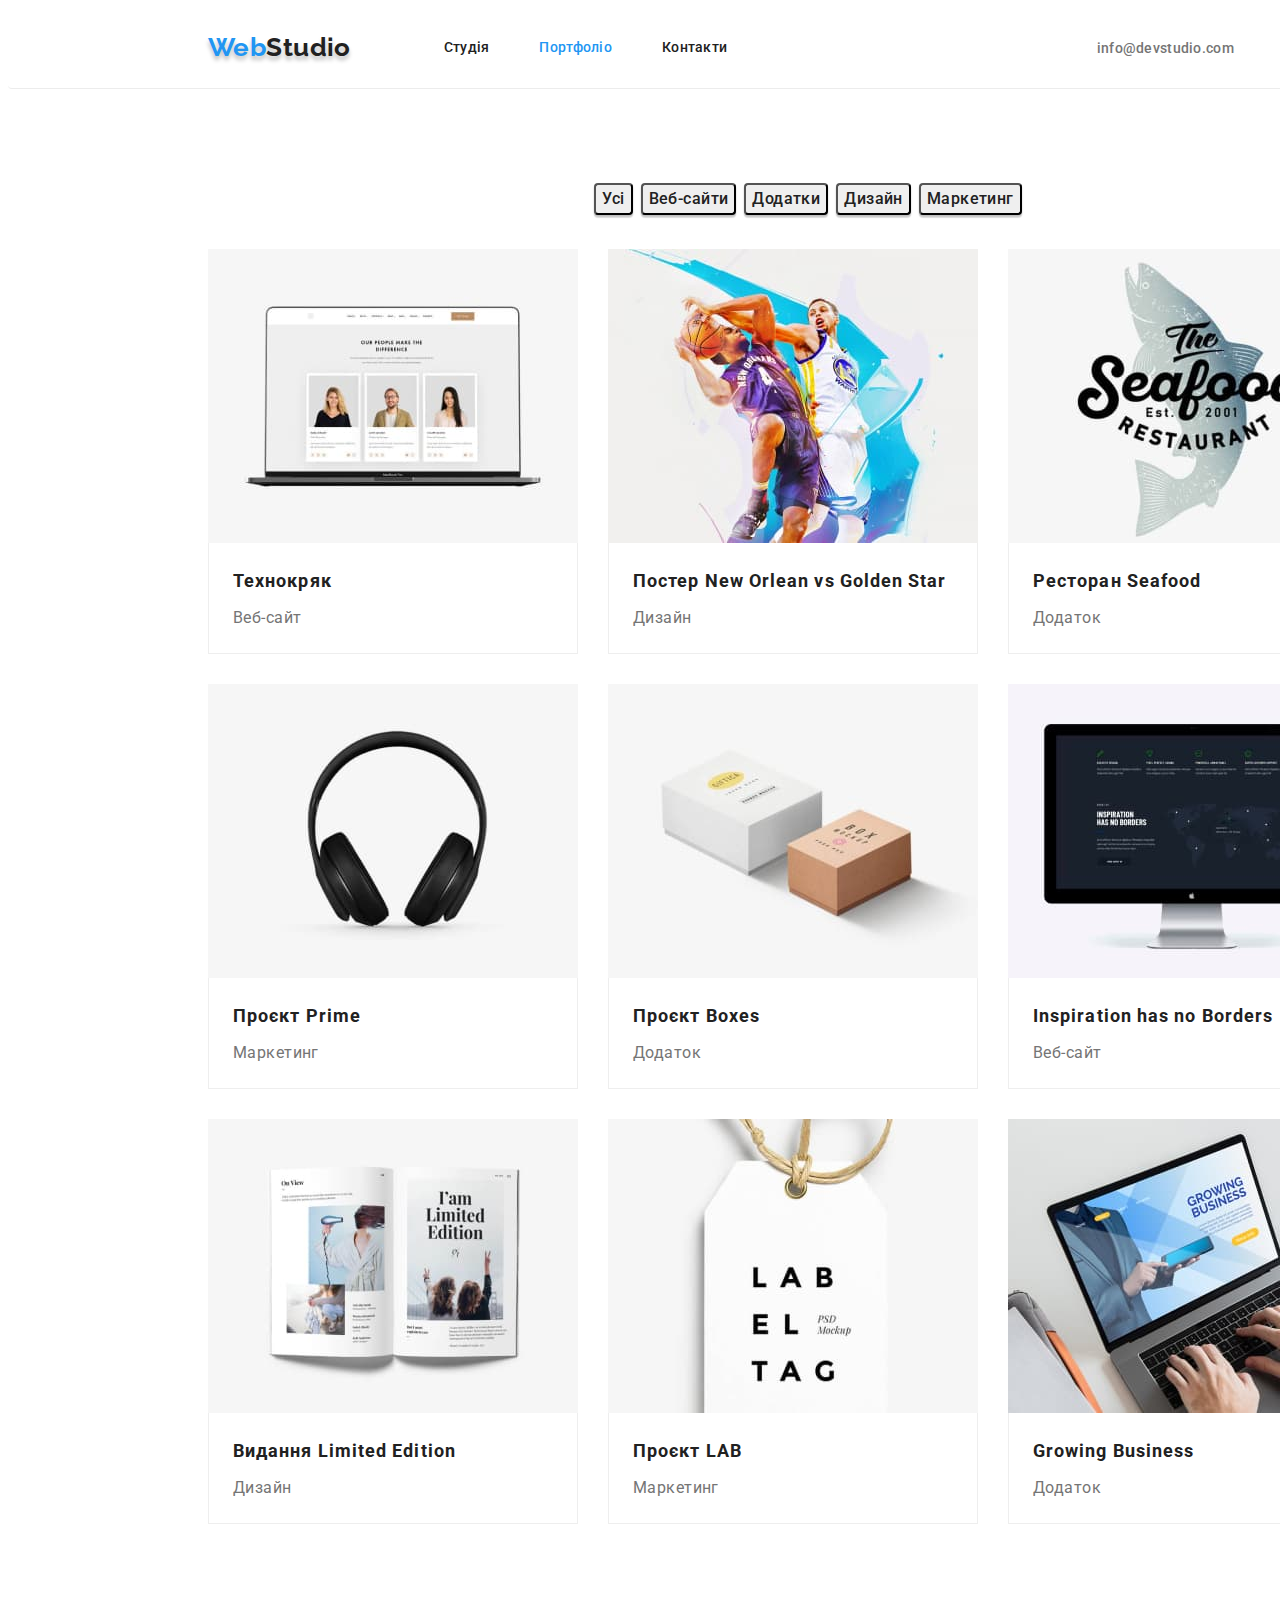
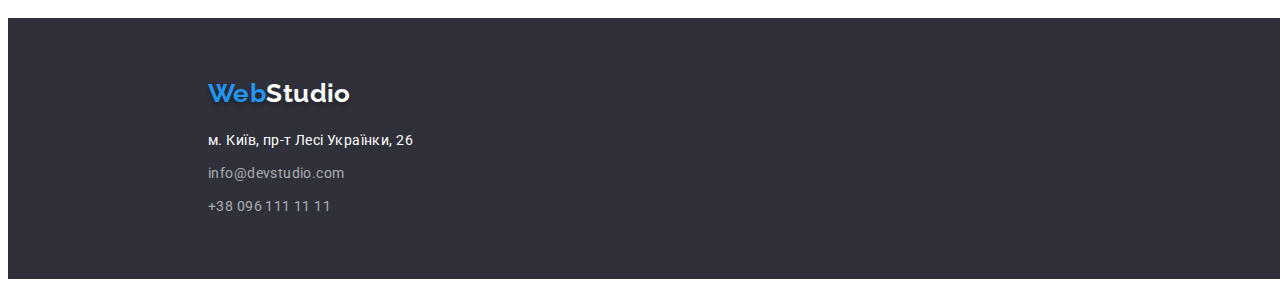
==== portfolio.html @ d2344745 "add flexbox and other properties for html and portfolio" ====
<!DOCTYPE html>
<html lang="uk">

<head>
    <meta charset="UTF-8">
    <meta http-equiv="X-UA-Compatible" content="IE=edge">
    <meta name="viewport" content="width=device-width, initial-scale=1.0">
    <title>Портфоліо</title>
    <link rel="preconnect" href="https://fonts.googleapis.com">
    <link rel="preconnect" href="https://fonts.gstatic.com" crossorigin>
    <link
        href="https://fonts.googleapis.com/css2?family=Raleway:wght@700&family=Roboto:wght@400;500;700;900&display=swap"
        rel="stylesheet">
    <link rel="stylesheet" href="https://cdnjs.cloudflare.com/ajax/libs/modern-normalize/1.1.0/modern-normalize.min.css"
        integrity="sha512-wpPYUAdjBVSE4KJnH1VR1HeZfpl1ub8YT/NKx4PuQ5NmX2tKuGu6U/JRp5y+Y8XG2tV+wKQpNHVUX03MfMFn9Q=="
        crossorigin="anonymous" referrerpolicy="no-referrer" />
    <link rel="stylesheet" href="./css/styles.css">
</head>

<body>
    <header class="main-header">
        <div class="conteiner main-nav">
            <nav class="site-nav">
                <a class="logo" href="./index.html"><span class="log">Web</span>Studio</a>
                <ul class="list-nav">
                    <li class="item"><a class="nav-link link" href="./index.html">Студія</a>
                    </li>
                    <li class="item"><a class="nav-link link" href="./portfolio.html"><span
                                class="accent">Портфоліо</span></a></li>
                    <li class="item"><a class="nav-link link" href="./index.html">Контакти</a></li>
                </ul>
            </nav>
            <div class="mail-tell-header">
                <a class="contacts" href="mailto:info@devstudio.com">info@devstudio.com</a>
                <a class="contacts" href="tel:+380961111111">+38 096 111 11 11</a>
            </div>
        </div>
    </header>
    <main>
        <section class="section">
            <div class="conteiner">
                <!--заголовок буде скритий-->
                <h1 class="visually-hidden">Портфоліо</h1>
                <ul class="list-button">
                    <li class="button-items"><button class="button-filter" type="button">Усі</button></li>
                    <li class="button-items"><button class="button-filter" type="button">Веб-сайти</button></li>
                    <li class="button-items"><button class="button-filter" type="button">Додатки</button></li>
                    <li class="button-items"><button class="button-filter" type="button">Дизайн</button></li>
                    <li class="button-items"><button class="button-filter" type="button">Маркетинг</button></li>
                </ul>
                <ul class="list-portfolio">
                    <li> <img src="./images/portf1.jpg" alt="Website" width="370">
                        <div class="border">
                            <h2 class="portfolio-title">Технокряк</h2>
                            <p class="about-portfolio">Веб-сайт</p>
                        </div>
                    </li>
                    <li> <img src="./images/portf2.jpg" alt="Poster" width="370">
                        <div class="border">
                            <h2 class="portfolio-title">Постер New Orlean vs Golden Star</h2>
                            <p class="about-portfolio">Дизайн</p>
                        </div>
                    </li>
                    <li><img src="./images/portf3.jpg" alt="Restorount-logo" width="370">
                        <div class="border">
                            <h2 class="portfolio-title">Ресторан Seafood</h2>
                            <p class="about-portfolio">Додаток</p>
                        </div>
                    </li>
                    <li> <img src="./images/portf4.jpg" alt="Project-marketing" width="370">
                        <div class="border">
                            <h2 class="portfolio-title">Проєкт Prime</h2>
                            <p class="about-portfolio">Маркетинг</p>
                        </div>
                    </li>
                    <li> <img src="./images/portf5.jpg" alt="Project-boxes" width="370">
                        <div class="border">
                            <h2 class="portfolio-title">Проєкт Boxes</h2>
                            <p class="about-portfolio">Додаток</p>
                        </div>
                    </li>
                    <li><img src="./images/portf6.jpg" alt="Website2" width="370">
                        <div class="border">
                            <h2 class="portfolio-title">Inspiration has no Borders</h2>
                            <p class="about-portfolio">Веб-сайт</p>
                        </div>
                    </li>
                    <li><img src="./images/portf7.jpg" alt="Design" width="370">
                        <div class="border">
                            <h2 class="portfolio-title">Видання Limited Edition</h2>
                            <p class="about-portfolio">Дизайн</p>
                        </div>
                    </li>
                    <li> <img src="./images/portf8.jpg" alt="LAB" width="370">
                        <div class="border">
                            <h2 class="portfolio-title">Проєкт LAB</h2>
                            <p class="about-portfolio">Маркетинг</p>
                        </div>
                    </li>
                    <li><img src="./images/portf9.jpg" alt="App-for-business" width="370">
                        <div class="border">
                            <h2 class="portfolio-title">Growing Business</h2>
                            <p class="about-portfolio">Додаток</p>
                        </div>
                    </li>
                </ul>
            </div>
        </section>
    </main>
    <footer class="foot">
        <div class="conteiner">
            <a class="logo" href="index.html"><span class="log">Web</span><span class="logo-footer">Studio</span></a>
            <address>
                <ul class="list-footer">
                    <li class="items-footer"><a class="address-link" href="https://goo.gl/maps/CPtrU1FHBa2aNyZL9"
                            target="_blank" rel="noopener noreferrer nofollow">м. Київ,
                            пр-т Лесі Українки, 26</a></li>
                    <li class="items-footer"><a class="footer-link link"
                            href="mailto:info@devstudio.com">info@devstudio.com</a>
                    </li>
                    <li class="items-footer"><a class="footer-link link" href="tel:+380961111111">+38 096 111 11 11</a>
                    </li>
                </ul>
            </address>
        </div>
    </footer>
</body>

</html>
---- css/styles.css ----
:root {
    --primary-text-color: #757575;
    --title-text-color: #212121;
    --accent-color: #2196F3;
    --primary-white-color: #FFFFFF;
    --portfolio-border-color: #EEEEEE;
    --black-color: #000000;
    --section-grey-color: #F5F4FA;
    --grey-shadow: #FFFFFF99;
    --hero-footer-color: #2F303A;
    --header-border-color: #ECECEC;

}

body {
    width: 1600px;
    font-family: 'Roboto', sans-serif;
    font-size: 14px;
    background-color: var(--primary-white-color);
    color: var(--primary-text-color);
    letter-spacing: 0.03em;

}

h1,
h2,
h3,
h4,
h5,
h6,
p {
    margin-top: 0;
    margin-bottom: 0;
}

ul,
ol {
    margin-top: 0;
    margin-bottom: 0;
    padding-left: 0;
}

img {
    display: block;
    max-width: 100%;
    height: auto;
}

.link {
    text-decoration: none;
}

.list-nav,
.list-about,
.list-photo,
.list-staff,
.list-footer,
.list-button,
.list-portfolio {
    list-style-type: none;
}

.conteiner {
    margin-left: auto;
    margin-right: auto;
    width: 1200px;
    padding-left: 15px;
    padding-right: 15px;

}

.main-header {
    border-bottom: 1px solid var(--header-border-color);

    border-bottom-left-radius: 4px;
    border-bottom-right-radius: 4px;
    box-shadow: 0px, 4px rgba(0, 0, 0, 0.25);
}

.logo {

    font-family: 'Raleway';
    font-weight: 700;
    font-size: 26px;
    line-height: 1.2;
    text-decoration: none;
    text-shadow: 0px 4px 4px rgba(0, 0, 0, 0.25);
    color: var(--title-text-color)
}

.logo>.log {
    color: var(--accent-color);
}

.accent {
    color: var(--accent-color);
}

.visually-hidden {
    position: absolute;
    width: 1px;
    height: 1px;
    margin: -1px;
    border: 0;
    padding: 0;

    white-space: nowrap;
    clip-path: inset(100%);
    clip: rect(0 0 0 0);
    overflow: hidden;
}

.site-nav .nav-link {
    display: block;
    padding-top: 32px;
    padding-bottom: 32px;

    font-weight: 500;
    line-height: 1.14;
    letter-spacing: 0.02em;
    color: var(--title-text-color);
}


.list-nav,
.site-nav,
.main-nav,
.list-photo,
.list-staff {
    display: flex;
    align-items: center;
}

.list-nav {
    margin-left: 93px;
}

.site-nav .item:not(:last-child) {
    margin-right: 50px;
}

.mail-tell-header {
    margin-left: auto;
}

.mail-tell-header .contacts:not(:last-child) {
    margin-right: 50px;

}

.site-nav .nav-link:hover,
.site-nav .nav-link:focus,
.contacts:hover,
.contacts:focus,
.list-footer a:hover,
.list-footer a:focus {
    color: var(--accent-color);
}

.contacts {
    padding-top: 32px;
    padding-bottom: 32px;

    font-weight: 500;
    line-height: 1.14;
    letter-spacing: 0.02em;
    color: var(--primary-text-color);
    text-decoration: none;

}

.section {
    padding-bottom: 94px;
}

.section:not(:nth-child(3)) {
    padding-top: 94px;
}

.hero {

    text-align: center;
    background-color: var(--hero-footer-color);
}

.promo-title {
    margin-top: 0;
    margin-bottom: 30px;
    font-weight: 900;

    font-size: 44px;
    line-height: 1.36;

    letter-spacing: 0.06em;
    text-transform: uppercase;
    color: var(--primary-white-color);
}

.button {

    background-color: var(--accent-color);
    color: var(--primary-white-color);
    font-family: inherit;
    cursor: pointer;
    text-align: center;
    font-weight: 700;
    font-size: 16px;
    line-height: 1.88;
    letter-spacing: 0.06em;

    box-shadow: 0px 4px 4px rgba(0, 0, 0, 0.15);
    border-radius: 4px;
}

.button:hover,
.button:focus {
    background-color: var(--hero-footer-color);
}

.list-about {
    display: flex;
    align-items: flex-start;
}

.item-about:not(:last-child),
.photo-items:not(:last-child),
.item-staff:not(:last-child) {
    margin-right: 30px;
}

.why-title {
    margin-bottom: 10px;
    color: var(--title-text-color);
    font-size: 14px;
    font-weight: 700;
    line-height: 1.14;
    text-transform: uppercase;
}

.about {
    font-size: 14px;
    line-height: 1.71;
}

.section-title {
    margin-bottom: 50px;
    color: var(--title-text-color);
    font-weight: 700;
    font-size: 36px;
    line-height: 1.17;
    text-align: center;
}

.our-team {
    background-color: var(--section-grey-color);
    text-align: center;
}

.item-staff {
    background-color: var(--primary-white-color);
    /* Тут має бути ще тінь, але як я зрозуміла поки що це не обов'язково робити*/

}

.staff-title {
    margin-top: 30px;
    margin-bottom: 10px;

    color: var(--title-text-color);
    font-weight: 500;
    font-size: 16px;
    line-height: 1.36;
}

.position {
    margin-bottom: 30px;
    font-size: 16px;
    line-height: 1.19;
}

.foot {
    background-color: var(--hero-footer-color);
    padding-top: 60px;
    padding-bottom: 60px;
}

.foot .logo {
    display: block;
    margin-bottom: 20px;
}

.logo-footer {
    color: var(--primary-white-color);
}

.address-link {
    display: block;
    font-style: normal;
    /*исходный текст был курсивным, поэтому поставила font-style: normal */
    line-height: 1.71;
    text-decoration: none;
    color: var(--primary-white-color);
}

.items-footer:not(:last-child) {
    margin-bottom: 9px;
}

.footer-link {
    display: block;
    line-height: 1.71;
    font-style: normal;
    /*исходный текст был курсивным, поэтому поставила font-style: normal */
    color: var(--grey-shadow);
}

.list-button {
    display: flex;
    justify-content: center;
    align-items: flex-start;
    margin-bottom: 34px;
}

.button-items:not(:last-child) {
    margin-right: 8px;
}

.button-filter {
    color: var(--title-text-color);
    font-family: inherit;
    font-weight: 500;
    font-size: 16px;
    line-height: 1.62;
    letter-spacing: inherit;
    text-align: center;

    box-shadow: 0px 3px 1px rgba(0, 0, 0, 0.1), 0px 1px 2px rgba(0, 0, 0, 0.08), 0px 2px 2px rgba(0, 0, 0, 0.12);
    border-radius: 4px;
    cursor: pointer;
}

.button-filter:hover,
.button-filter:focus {
    background-color: var(--accent-color);
    color: var(--primary-white-color);
}

.list-portfolio {
    display: flex;
    flex-wrap: wrap;
    gap: 30px;
}

.border {
    padding: 20px 24px;
    /* Встановить стилі правої рамки */
    border-right-width: 1px;
    border-right-style: solid;
    border-right-color: var(--portfolio-border-color);

    /* Встановить стилі нижньої рамки */
    border-bottom-width: 1px;
    border-bottom-style: solid;
    border-bottom-color: var(--portfolio-border-color);

    /* Встановить стилі лівої рамки */
    border-left-width: 1px;
    border-left-style: solid;
    border-left-color: var(--portfolio-border-color);
}

.portfolio-title {
    margin-bottom: 4px;

    color: var(--title-text-color);
    font-weight: 700;
    font-size: 18px;
    line-height: 2;
    letter-spacing: 0.06em;
}

.about-portfolio {
    font-size: 16px;
    line-height: 1.88;
}
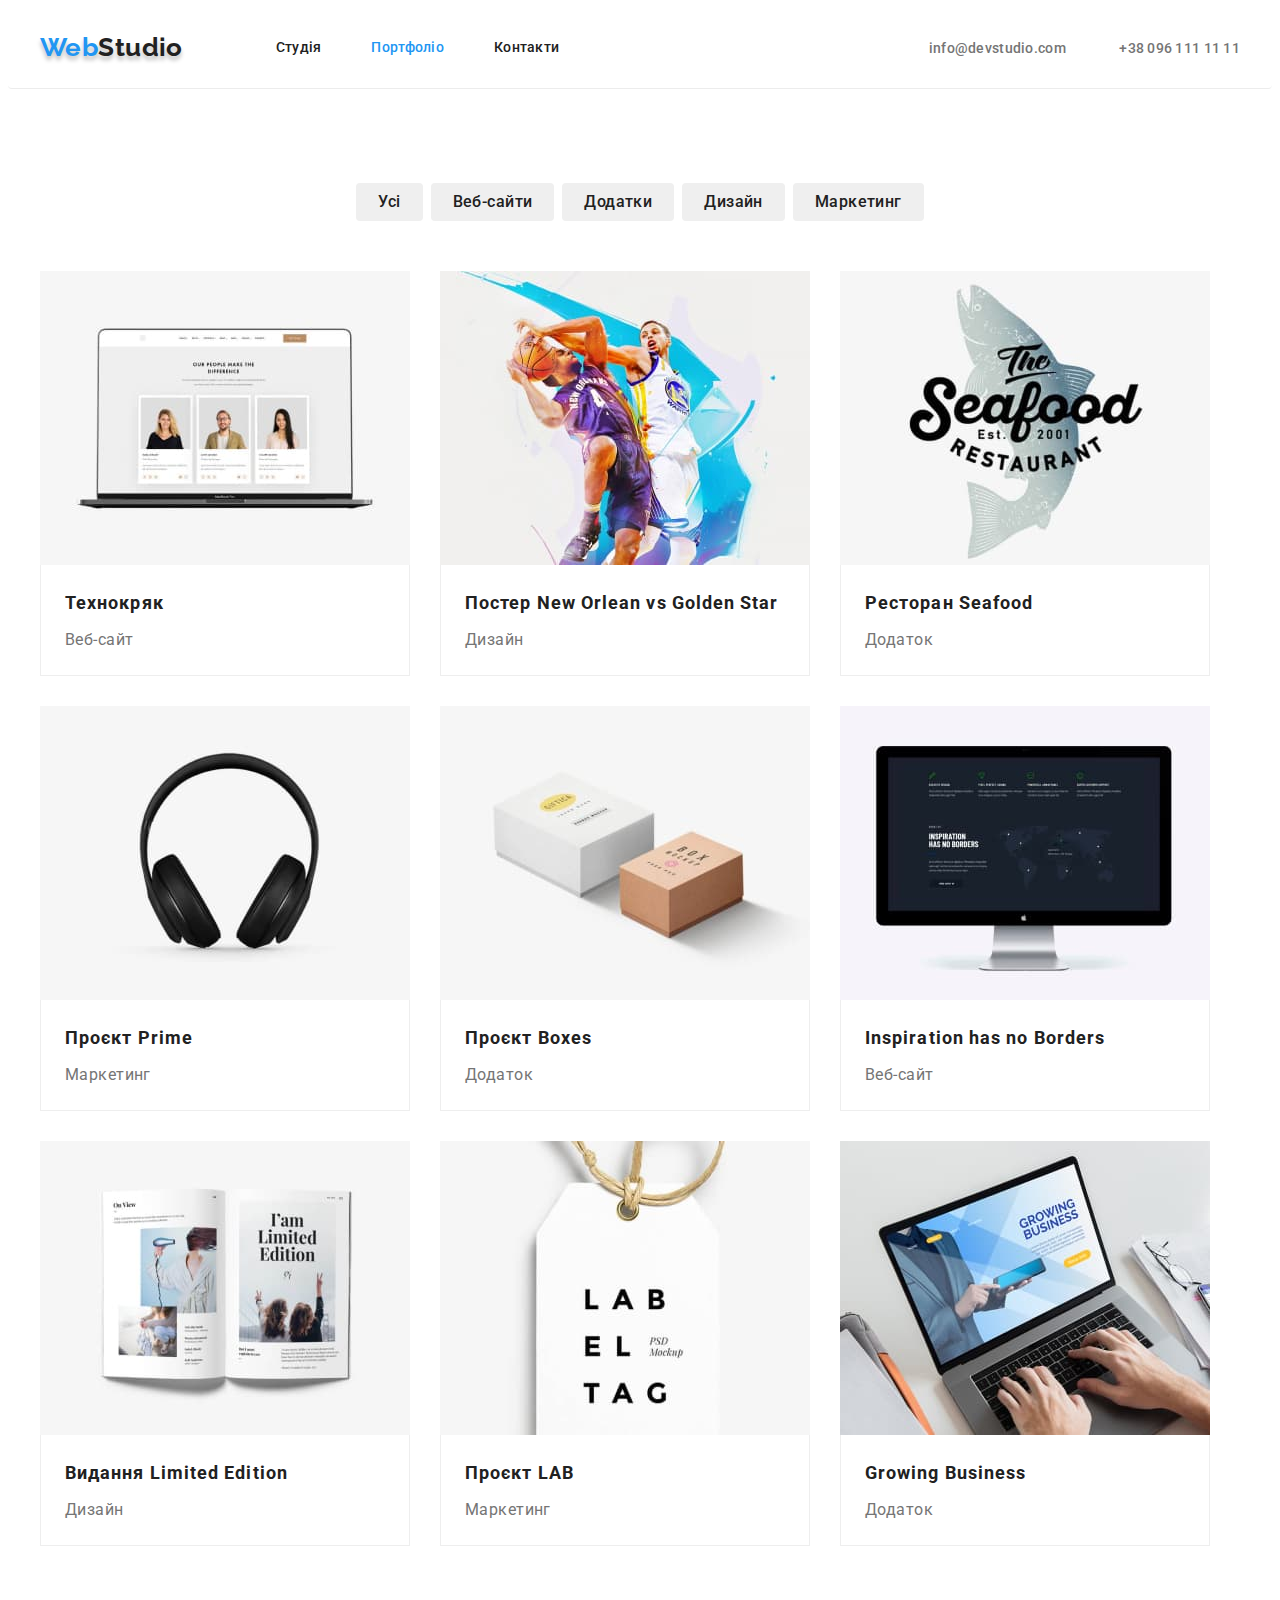
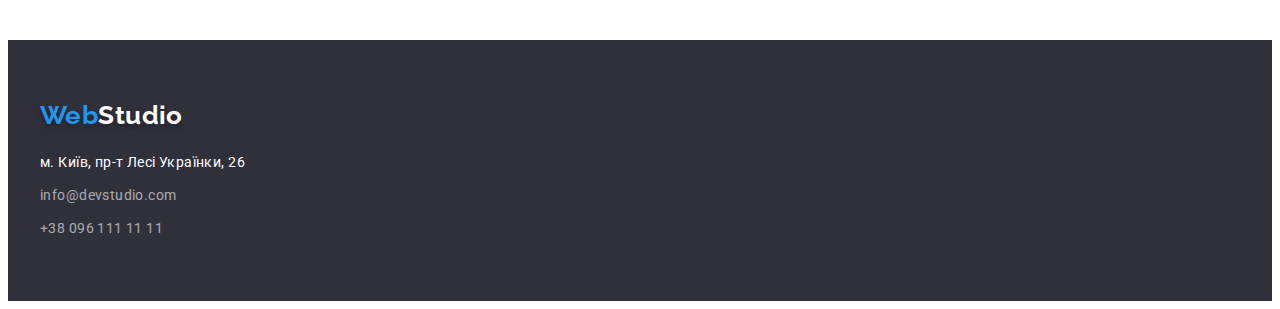
==== commit 9c7a6672: "added edits" ====
--- a/portfolio.html
+++ b/portfolio.html
@@ -42,11 +42,13 @@
                 <!--заголовок буде скритий-->
                 <h1 class="visually-hidden">Портфоліо</h1>
                 <ul class="list-button">
-                    <li class="button-items"><button class="button-filter" type="button">Усі</button></li>
-                    <li class="button-items"><button class="button-filter" type="button">Веб-сайти</button></li>
-                    <li class="button-items"><button class="button-filter" type="button">Додатки</button></li>
-                    <li class="button-items"><button class="button-filter" type="button">Дизайн</button></li>
-                    <li class="button-items"><button class="button-filter" type="button">Маркетинг</button></li>
+                    <li class="button-items"><button class="button-filter buttons " type="button">Усі</button></li>
+                    <li class="button-items"><button class="button-filter buttons " type="button">Веб-сайти</button>
+                    </li>
+                    <li class="button-items"><button class="button-filter buttons " type="button">Додатки</button></li>
+                    <li class="button-items"><button class="button-filter buttons " type="button">Дизайн</button></li>
+                    <li class="button-items"><button class="button-filter buttons " type="button">Маркетинг</button>
+                    </li>
                 </ul>
                 <ul class="list-portfolio">
                     <li> <img src="./images/portf1.jpg" alt="Website" width="370">
--- a/css/styles.css
+++ b/css/styles.css
@@ -13,7 +13,6 @@
 }
 
 body {
-    width: 1600px;
     font-family: 'Roboto', sans-serif;
     font-size: 14px;
     background-color: var(--primary-white-color);
@@ -40,6 +39,22 @@
     padding-left: 0;
 }
 
+.section {
+    padding-top: 94px;
+    padding-bottom: 94px;
+}
+
+.buttons {
+    display: block;
+    margin: 0 auto;
+    cursor: pointer;
+    border: none;
+    border-radius: 4px;
+
+    text-align: center;
+    font-family: inherit;
+}
+
 img {
     display: block;
     max-width: 100%;
@@ -169,22 +184,17 @@
 
 }
 
-.section {
-    padding-bottom: 94px;
-}
-
-.section:not(:nth-child(3)) {
-    padding-top: 94px;
-}
+
 
 .hero {
-
+    padding: 200px 0;
     text-align: center;
     background-color: var(--hero-footer-color);
 }
 
 .promo-title {
-    margin-top: 0;
+    width: 696px;
+    margin: 0 auto;
     margin-bottom: 30px;
     font-weight: 900;
 
@@ -197,12 +207,9 @@
 }
 
 .button {
-
+    padding: 10px 32px;
     background-color: var(--accent-color);
     color: var(--primary-white-color);
-    font-family: inherit;
-    cursor: pointer;
-    text-align: center;
     font-weight: 700;
     font-size: 16px;
     line-height: 1.88;
@@ -217,9 +224,17 @@
     background-color: var(--hero-footer-color);
 }
 
+.section-nopad {
+    padding-top: 0;
+}
+
 .list-about {
     display: flex;
     align-items: flex-start;
+}
+
+.item-about {
+    flex-basis: calc((100%-90px)/4);
 }
 
 .item-about:not(:last-child),
@@ -259,13 +274,17 @@
 .item-staff {
     background-color: var(--primary-white-color);
     /* Тут має бути ще тінь, але як я зрозуміла поки що це не обов'язково робити*/
-
+    box-shadow: 0px 4px 4px 0px rgba(0, 0, 0, 0.25);
+    border-radius: 4px;
+}
+
+.staff-cards {
+    padding-top: 30px;
+    padding-bottom: 30px;
 }
 
 .staff-title {
-    margin-top: 30px;
     margin-bottom: 10px;
-
     color: var(--title-text-color);
     font-weight: 500;
     font-size: 16px;
@@ -273,7 +292,6 @@
 }
 
 .position {
-    margin-bottom: 30px;
     font-size: 16px;
     line-height: 1.19;
 }
@@ -317,8 +335,8 @@
 .list-button {
     display: flex;
     justify-content: center;
-    align-items: flex-start;
-    margin-bottom: 34px;
+    margin-bottom: 50px;
+
 }
 
 .button-items:not(:last-child) {
@@ -327,22 +345,19 @@
 
 .button-filter {
     color: var(--title-text-color);
-    font-family: inherit;
     font-weight: 500;
     font-size: 16px;
     line-height: 1.62;
     letter-spacing: inherit;
-    text-align: center;
-
-    box-shadow: 0px 3px 1px rgba(0, 0, 0, 0.1), 0px 1px 2px rgba(0, 0, 0, 0.08), 0px 2px 2px rgba(0, 0, 0, 0.12);
-    border-radius: 4px;
-    cursor: pointer;
+
+    padding: 6px 22px;
 }
 
 .button-filter:hover,
 .button-filter:focus {
     background-color: var(--accent-color);
     color: var(--primary-white-color);
+    box-shadow: 0px 3px 1px rgba(0, 0, 0, 0.1), 0px 1px 2px rgba(0, 0, 0, 0.08), 0px 2px 2px rgba(0, 0, 0, 0.12);
 }
 
 .list-portfolio {
